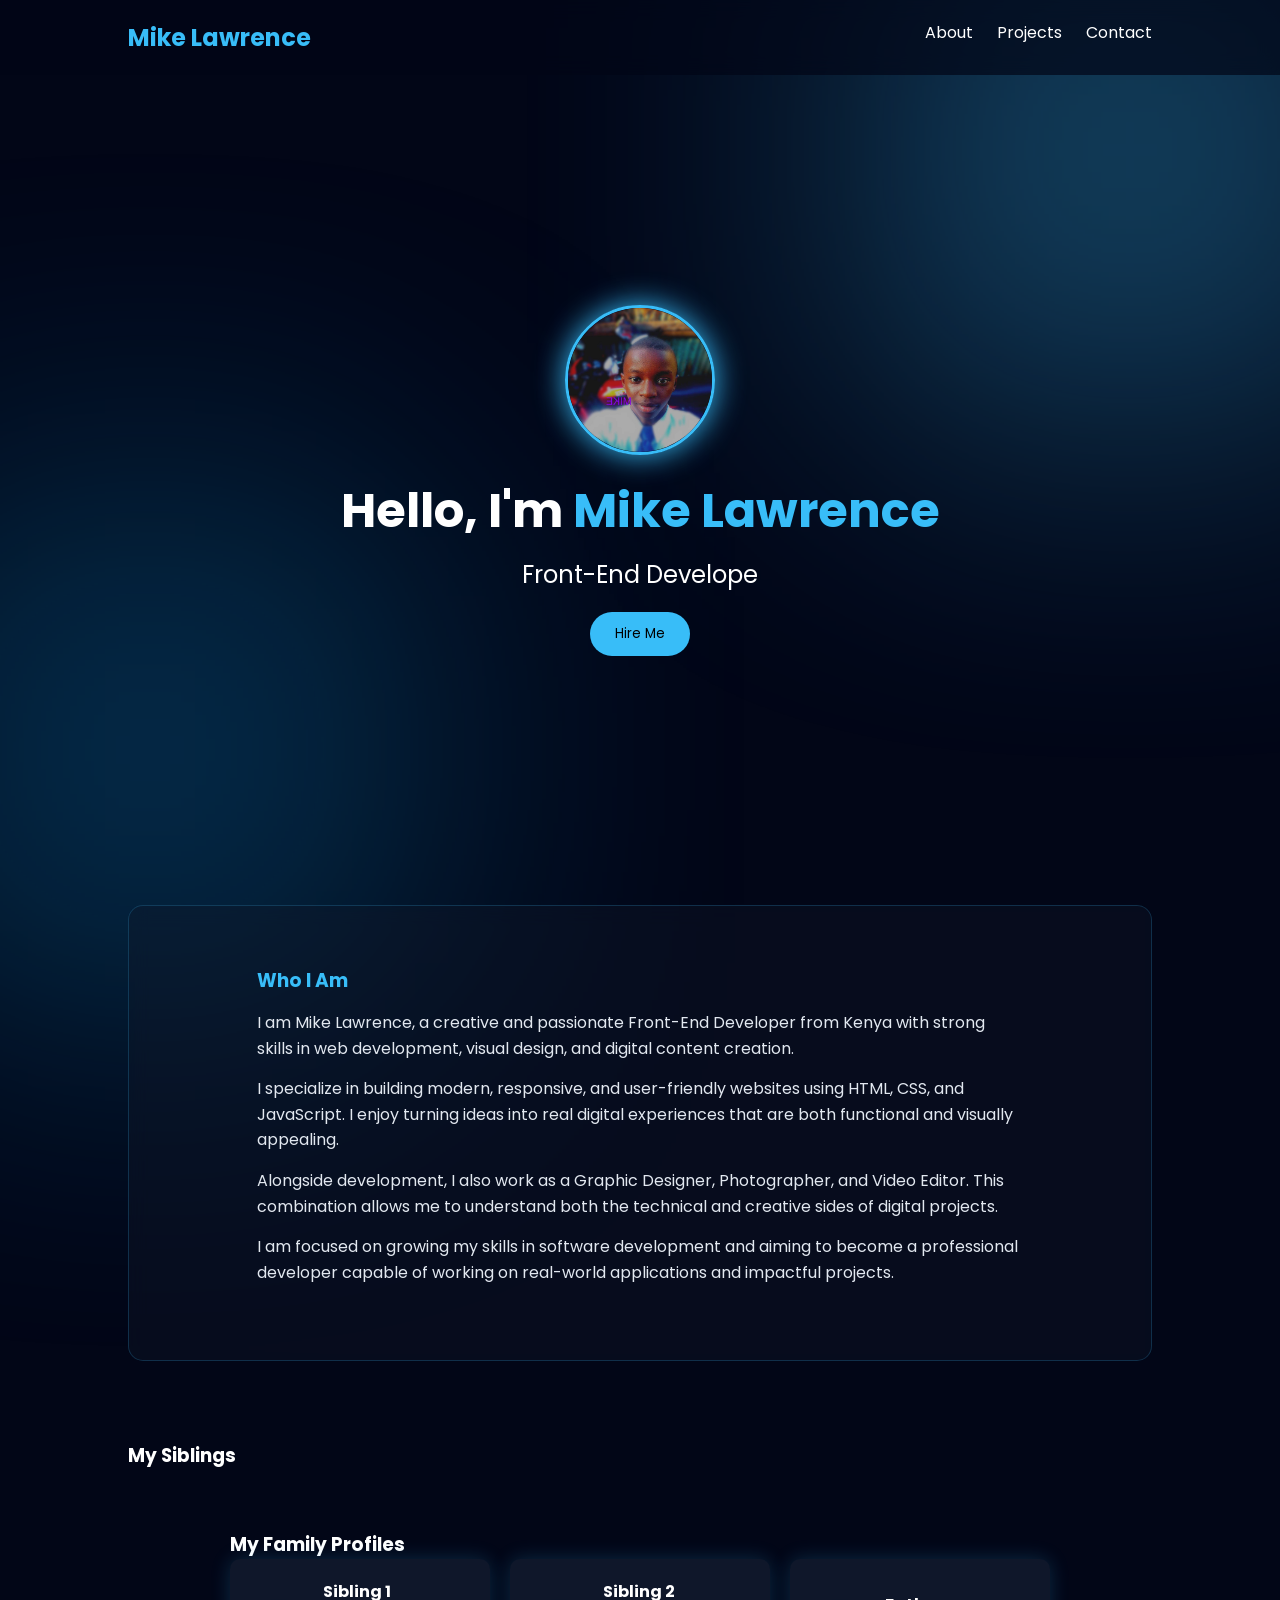
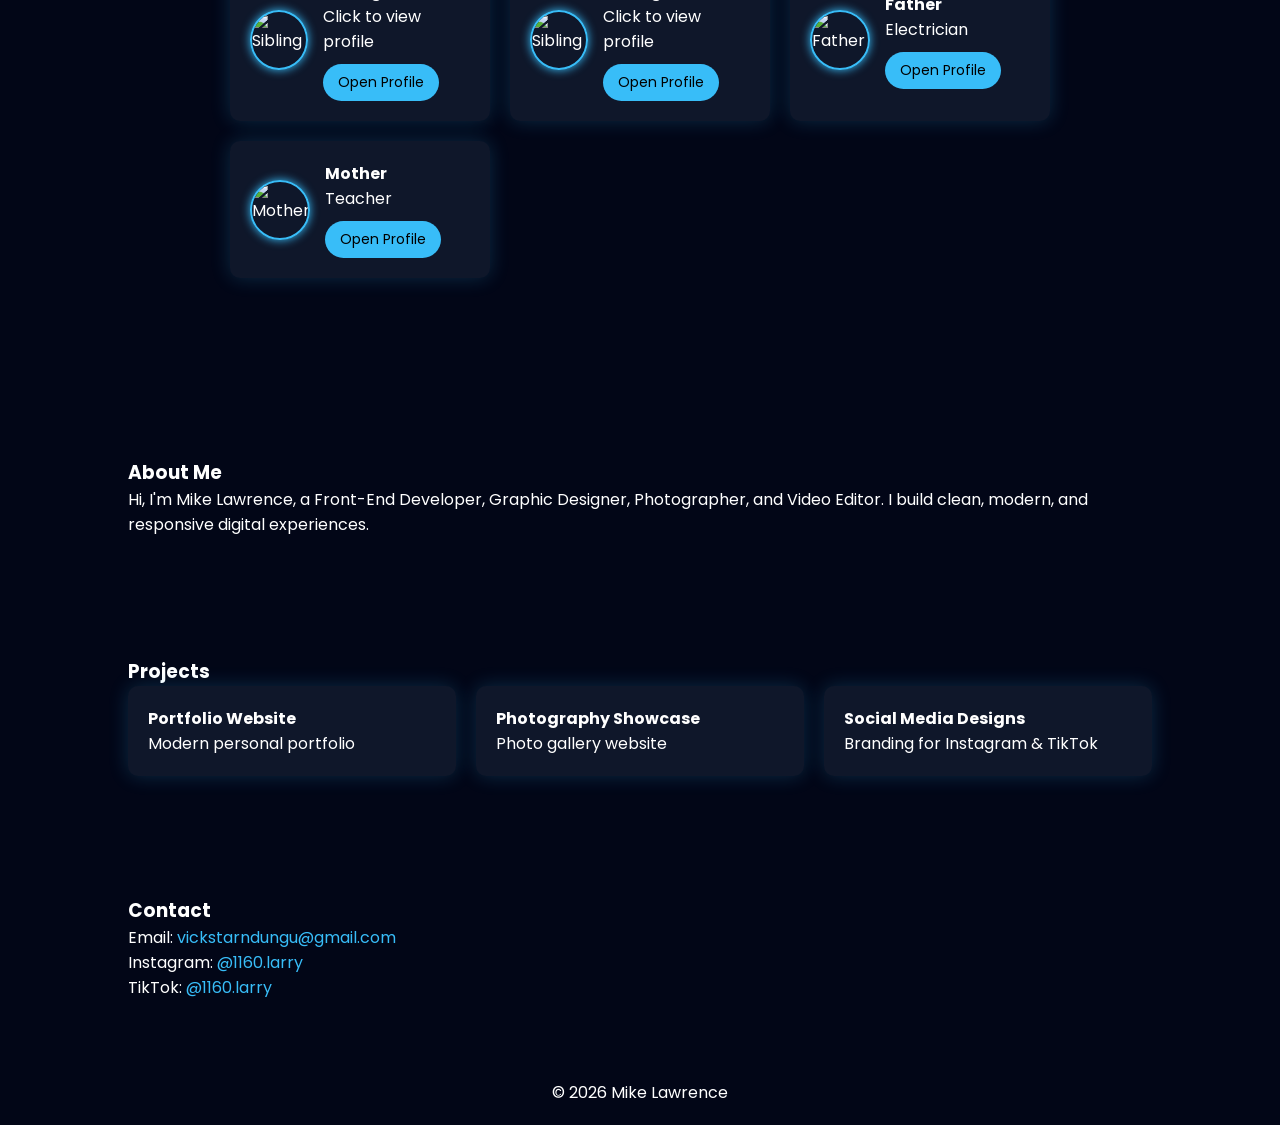
==== portfolio.html @ d9e8374b "Add files via upload" ====
<!DOCTYPE html>
<html lang="en">
<head>
<meta charset="UTF-8">
<meta name="viewport" content="width=device-width, initial-scale=1.0">
<title>Mike Lawrence | Portfolio</title>

<link rel="stylesheet" href="style.css">
<link href="https://fonts.googleapis.com/css2?family=Poppins:wght@300;600&display=swap" rel="stylesheet">
</head>

<body>

<nav>
<h1>Mike Lawrence</h1>
<div>
<a href="#about">About</a>
<a href="#projects">Projects</a>
<a href="#contact">Contact</a>
</div>
</nav>

<section class="hero">
<img src="profile pic.jpg" alt="Mike Lawrence" class="profile-img">

<h2>Hello, I'm <span>Mike Lawrence</span></h2>
<p id="typing"></p>

<button onclick="scrollToContact()">Hire Me</button>
</section>

<section id="whoami">
  <h3>Who I Am</h3>

  <p>
    I am Mike Lawrence, a creative and passionate Front-End Developer from Kenya with strong skills in web development, visual design, and digital content creation.
  </p>

  <p>
    I specialize in building modern, responsive, and user-friendly websites using HTML, CSS, and JavaScript. I enjoy turning ideas into real digital experiences that are both functional and visually appealing.
  </p>

  <p>
    Alongside development, I also work as a Graphic Designer, Photographer, and Video Editor. This combination allows me to understand both the technical and creative sides of digital projects.
  </p>

  <p>
    I am focused on growing my skills in software development and aiming to become a professional developer capable of working on real-world applications and impactful projects.
  </p>
</section>

<section id="siblings">
  <h3>My Siblings</h3>

  <div class="projects">

    <section id="siblings">
  <h3>My Family Profiles</h3>

  <div class="projects">

    <div class="card profile-card">
      <img src="images/sibling1.jpg" alt="Sibling 1">
      <div>
        <h4>Sibling 1</h4>
        <p>Click to view profile</p>
        <a href="sibling1.html">Open Profile</a>
      </div>
    </div>

    <div class="card profile-card">
      <img src="images/sibling2.jpg" alt="Sibling 2">
      <div>
        <h4>Sibling 2</h4>
        <p>Click to view profile</p>
        <a href="sibling2.html">Open Profile</a>
      </div>
    </div>

    <div class="card profile-card">
      <img src="images/father.jpg" alt="Father">
      <div>
        <h4>Father</h4>
        <p>Electrician</p>
        <a href="sibling3.html">Open Profile</a>
      </div>
    </div>

    <div class="card profile-card">
      <img src="images/mother.jpg" alt="Mother">
      <div>
        <h4>Mother</h4>
        <p>Teacher</p>
        <a href="sibling4.html">Open Profile</a>
      </div>
    </div>

  </div>
</section>

  </div>
</section>

<section id="about">
<h3>About Me</h3>
<p>
Hi, I'm Mike Lawrence, a Front-End Developer, Graphic Designer, Photographer, and Video Editor.
I build clean, modern, and responsive digital experiences.
</p>
</section>

<section id="projects">
<h3>Projects</h3>

<div class="projects">
<div class="card">
<h4>Portfolio Website</h4>
<p>Modern personal portfolio</p>
</div>

<div class="card">
<h4>Photography Showcase</h4>
<p>Photo gallery website</p>
</div>

<div class="card">
<h4>Social Media Designs</h4>
<p>Branding for Instagram & TikTok</p>
</div>
</div>

</section>

<section id="contact">
<h3>Contact</h3>
<p>Email: <a href="mailto:vickstarndungu@gmail.com">vickstarndungu@gmail.com</a></p>
<p>Instagram: <a href="https://instagram.com/1160.larry">@1160.larry</a></p>
<p>TikTok: <a href="https://tiktok.com/@1160.larry">@1160.larry</a></p>
</section>

<footer>
<p>© 2026 Mike Lawrence</p>
</footer>

<script src="script.js"></script>
</body>
</html>
---- style.css ----
*{
  margin:0;
  padding:0;
  box-sizing:border-box;
  font-family:'Poppins', sans-serif;
}

/* BACKGROUND */
body{
  background:#020617;
  color:white;
  position:relative;
  min-height:100vh;
  overflow-x:hidden;
}

/* BLUE GLOW TOP */
body::before{
  content:"";
  position:fixed;
  width:500px;
  height:500px;
  background:#38bdf8;
  top:-100px;
  right:-100px;
  filter:blur(150px);
  opacity:0.4;
  z-index:-1;
}

/* BLUE GLOW BOTTOM */
body::after{
  content:"";
  position:fixed;
  width:500px;
  height:500px;
  background:#0ea5e9;
  bottom:-100px;
  left:-100px;
  filter:blur(150px);
  opacity:0.3;
  z-index:-1;
}

/* NAV */
nav{
  display:flex;
  justify-content:space-between;
  padding:20px 10%;
  background:rgba(2,6,23,0.7);
  backdrop-filter:blur(10px);
}

nav h1{
  color:#38bdf8;
}

nav a{
  color:white;
  margin-left:20px;
  text-decoration:none;
}

/* HERO */
.hero{
  height:90vh;
  display:flex;
  flex-direction:column;
  justify-content:center;
  align-items:center;
  text-align:center;
}

.hero h2{
  font-size:3rem;
}

.hero span{
  color:#38bdf8;
}

#typing{
  margin-top:10px;
  font-size:1.5rem;
}

/* PROFILE IMAGE */
.profile-img{
  width:150px;
  height:150px;
  border-radius:50%;
  object-fit:cover;
  border:3px solid #38bdf8;
  box-shadow:0 0 30px #38bdf8;
  margin-bottom:20px;
}

/* BUTTON */
button{
  margin-top:20px;
  padding:12px 25px;
  border:none;
  background:#38bdf8;
  color:black;
  border-radius:25px;
  cursor:pointer;
}

/* SECTIONS */
section{
  padding:60px 10%;
}

/* PROJECTS */
.projects{
  display:grid;
  grid-template-columns:repeat(auto-fit,minmax(250px,1fr));
  gap:20px;
}

.card{
  background:#0f172a;
  padding:20px;
  border-radius:10px;
  box-shadow:0 0 20px rgba(56,189,248,0.2);
  transition:0.3s;
}

.card:hover{
  transform:translateY(-10px);
}

/* LINKS */
a{
  color:#38bdf8;
  text-decoration:none;
}

/* FOOTER */
footer{
  text-align:center;
  padding:20px;
  background:#020617;
}
/* WHO AM I SECTION */
#whoami{
  padding:60px 10%;
  background:rgba(15,23,42,0.4);
  border-radius:15px;
  margin:20px 10%;
  backdrop-filter:blur(10px);
  border:1px solid rgba(56,189,248,0.2);
}

#whoami h3{
  color:#38bdf8;
  margin-bottom:15px;
}

#whoami p{
  margin-bottom:15px;
  line-height:1.6;
  color:#e2e8f0;
}
.card a{
  display:inline-block;
  margin-top:10px;
  color:black;
  background:#38bdf8;
  padding:8px 15px;
  border-radius:20px;
  text-decoration:none;
  font-size:14px;
}

.card a:hover{
  transform:scale(1.05);
}
.profile-card{
  display:flex;
  align-items:center;
  gap:15px;
}

.profile-card img{
  width:60px;
  height:60px;
  border-radius:50%;
  object-fit:cover;
  border:2px solid #38bdf8;
  box-shadow:0 0 10px #38bdf8;
}
.profile-header{
  display:flex;
  align-items:center;
  gap:20px;
  margin-bottom:20px;
}

.profile-header img{
  width:100px;
  height:100px;
  border-radius:50%;
  object-fit:cover;
  border:3px solid #38bdf8;
  box-shadow:0 0 20px #38bdf8;
}
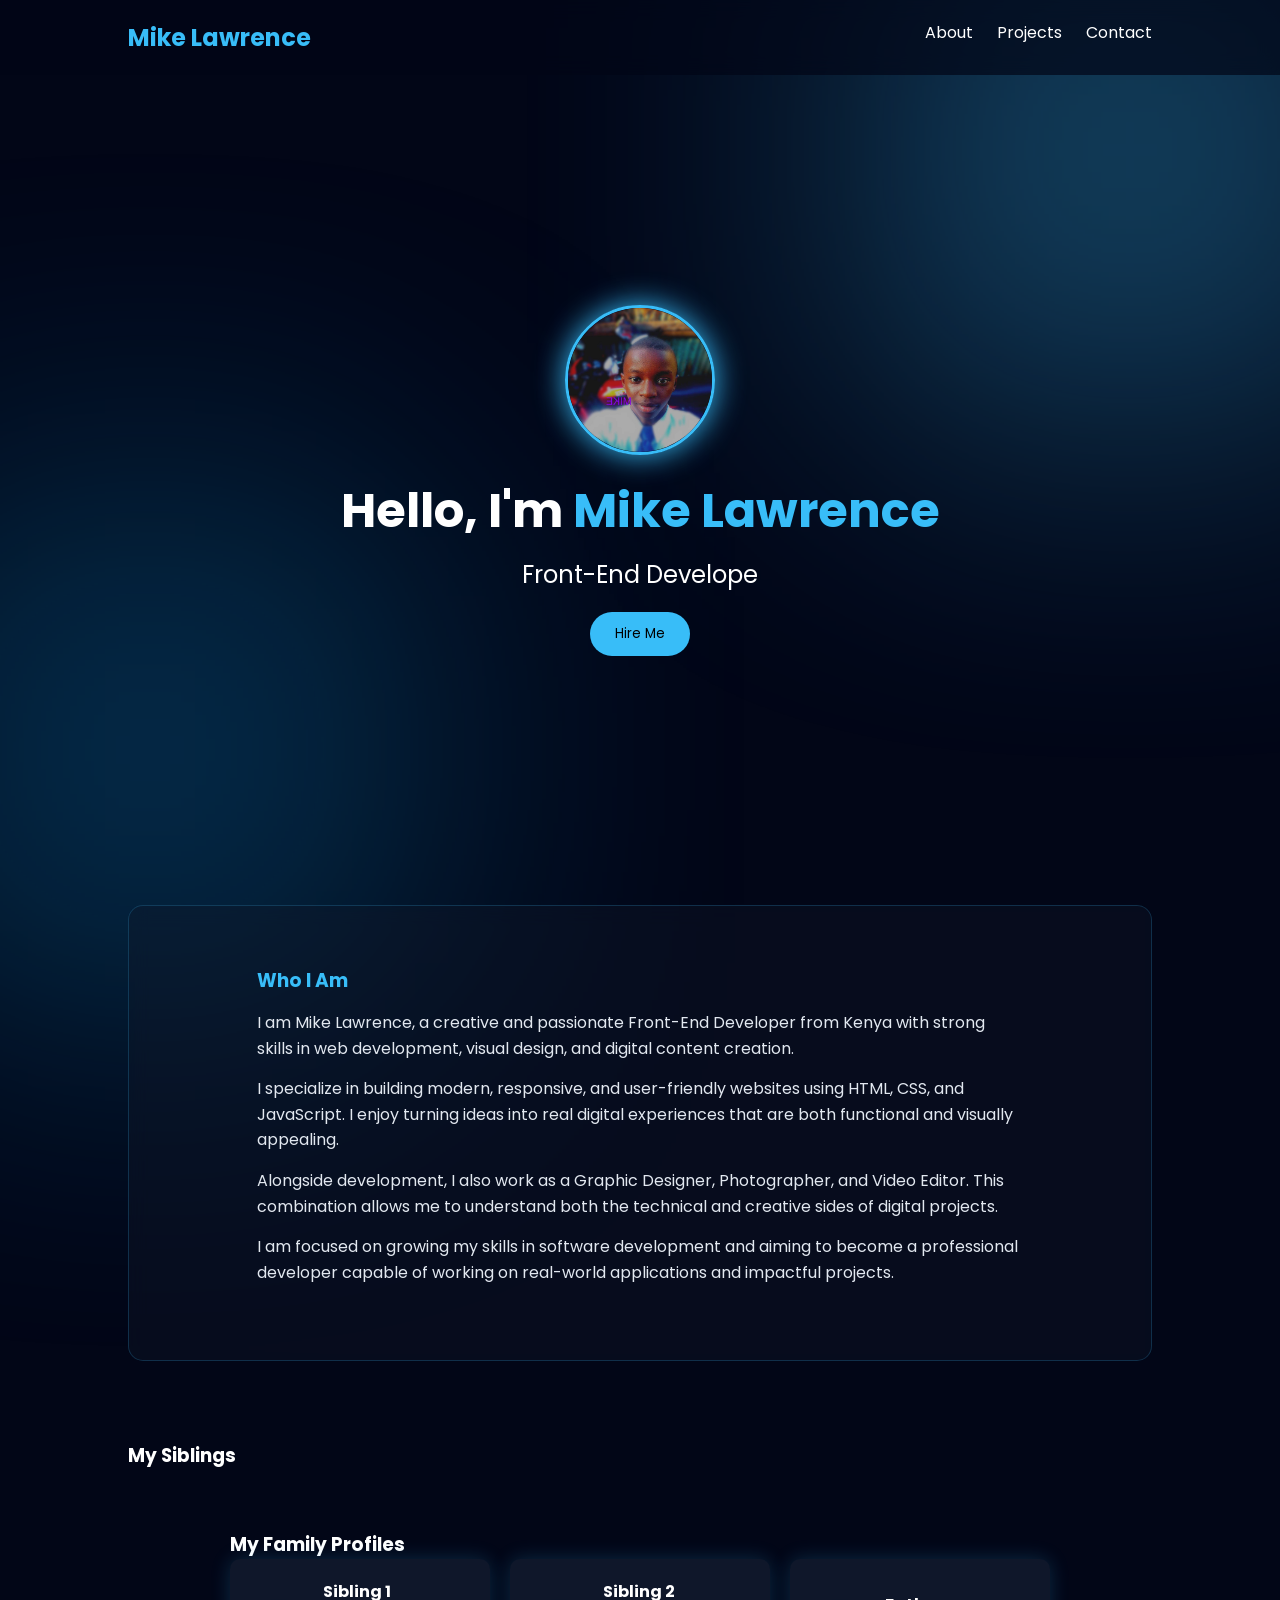
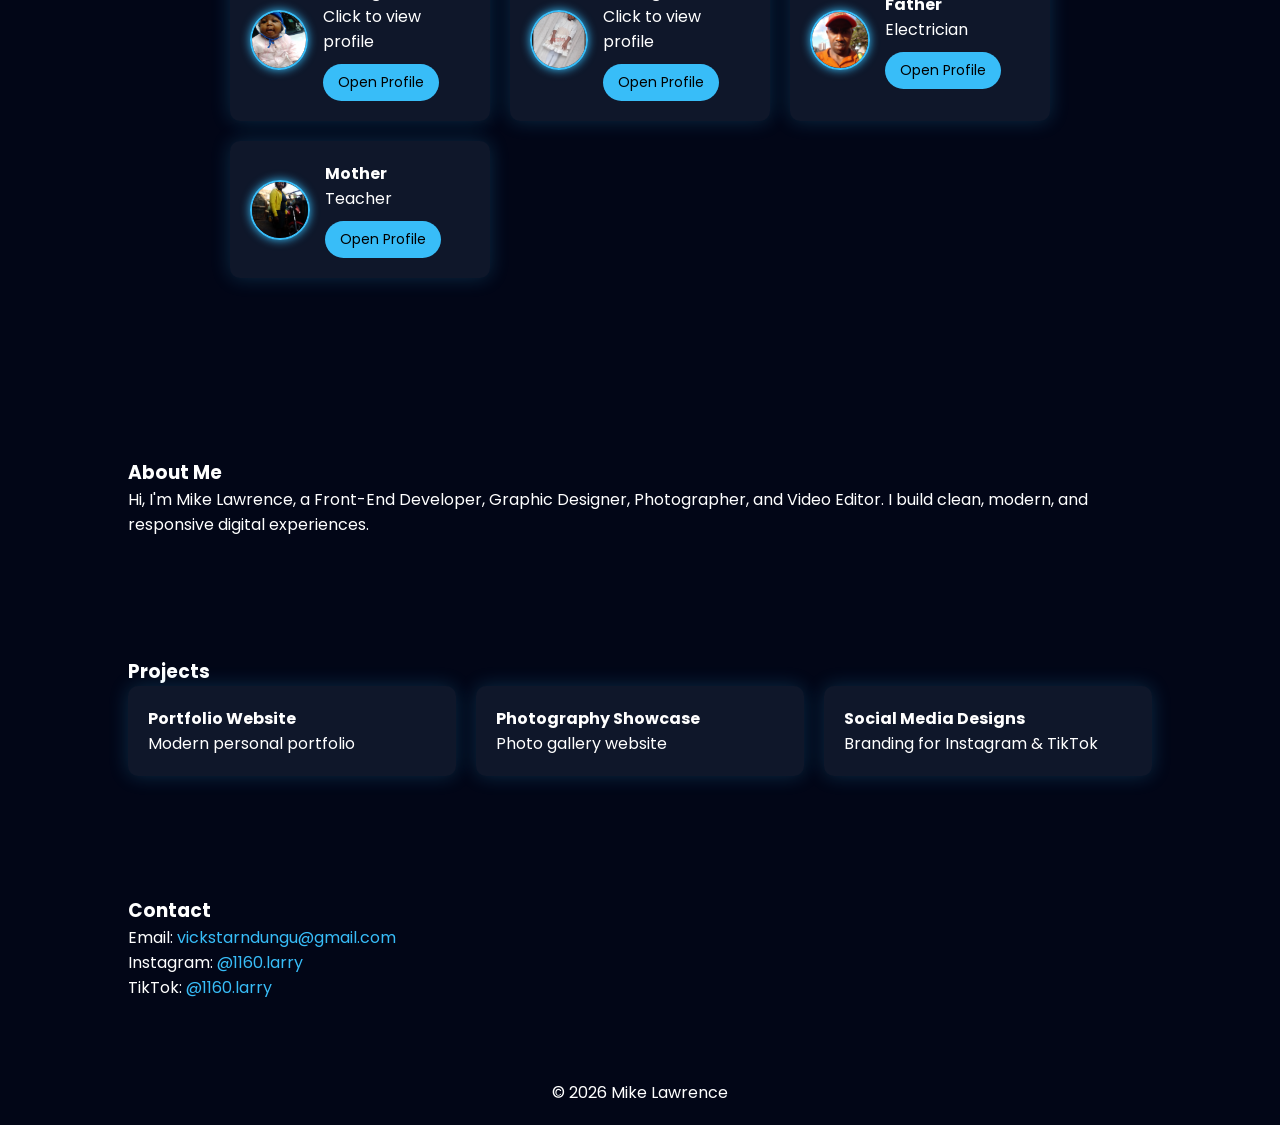
==== commit 4de5b69d: "Add files via upload" ====
--- a/portfolio.html
+++ b/portfolio.html
@@ -60,7 +60,7 @@
   <div class="projects">
 
     <div class="card profile-card">
-      <img src="images/sibling1.jpg" alt="Sibling 1">
+      <img src="sibling1.jpg.jpg" alt="Sibling 1">
       <div>
         <h4>Sibling 1</h4>
         <p>Click to view profile</p>
@@ -69,7 +69,7 @@
     </div>
 
     <div class="card profile-card">
-      <img src="images/sibling2.jpg" alt="Sibling 2">
+      <img src="sibling2.jpg.jpg" alt="sibling1">
       <div>
         <h4>Sibling 2</h4>
         <p>Click to view profile</p>
@@ -78,20 +78,20 @@
     </div>
 
     <div class="card profile-card">
-      <img src="images/father.jpg" alt="Father">
+      <img src="father.jpg.jpg" alt="Father">
       <div>
         <h4>Father</h4>
         <p>Electrician</p>
-        <a href="sibling3.html">Open Profile</a>
+        <a href="sibling4.html">Open Profile</a>
       </div>
     </div>
 
     <div class="card profile-card">
-      <img src="images/mother.jpg" alt="Mother">
+      <img src="mother.jpg.jpg" alt="Mother">
       <div>
         <h4>Mother</h4>
         <p>Teacher</p>
-        <a href="sibling4.html">Open Profile</a>
+        <a href="sibling3.html">Open Profile</a>
       </div>
     </div>
 
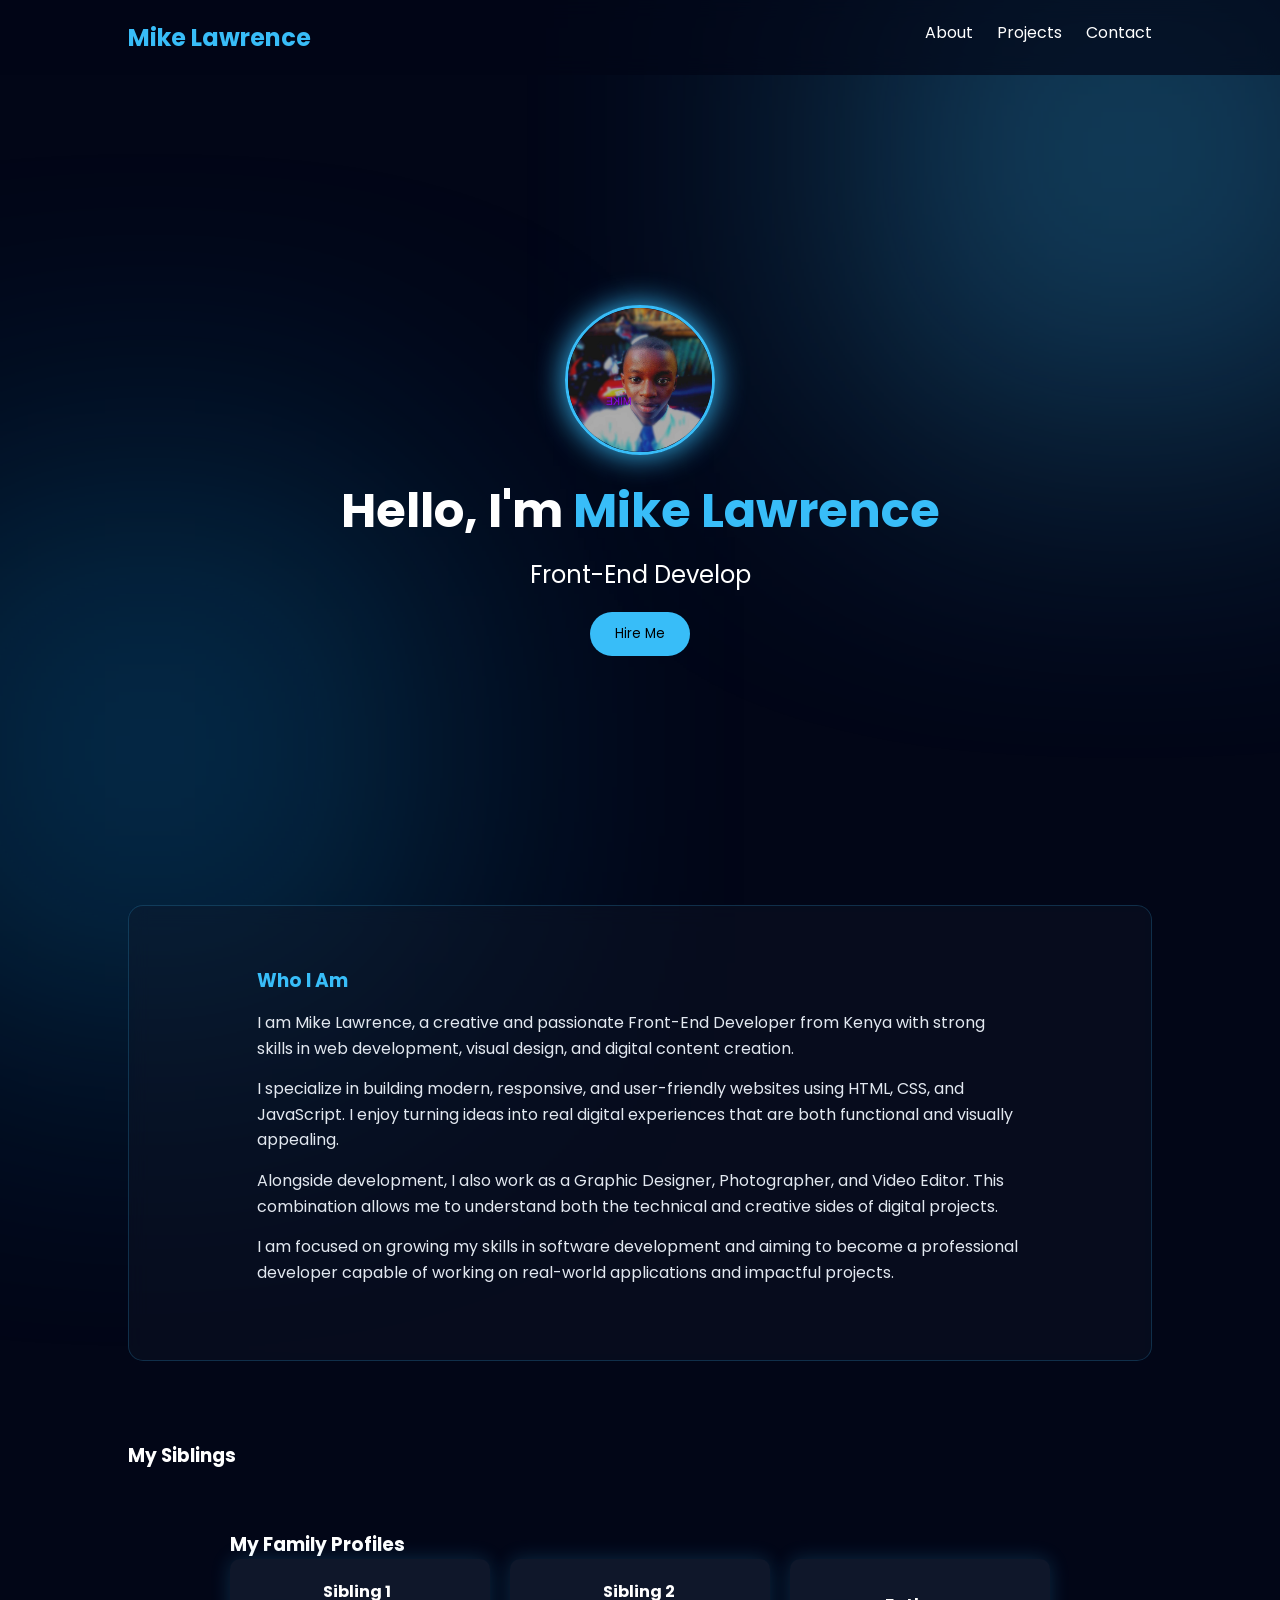
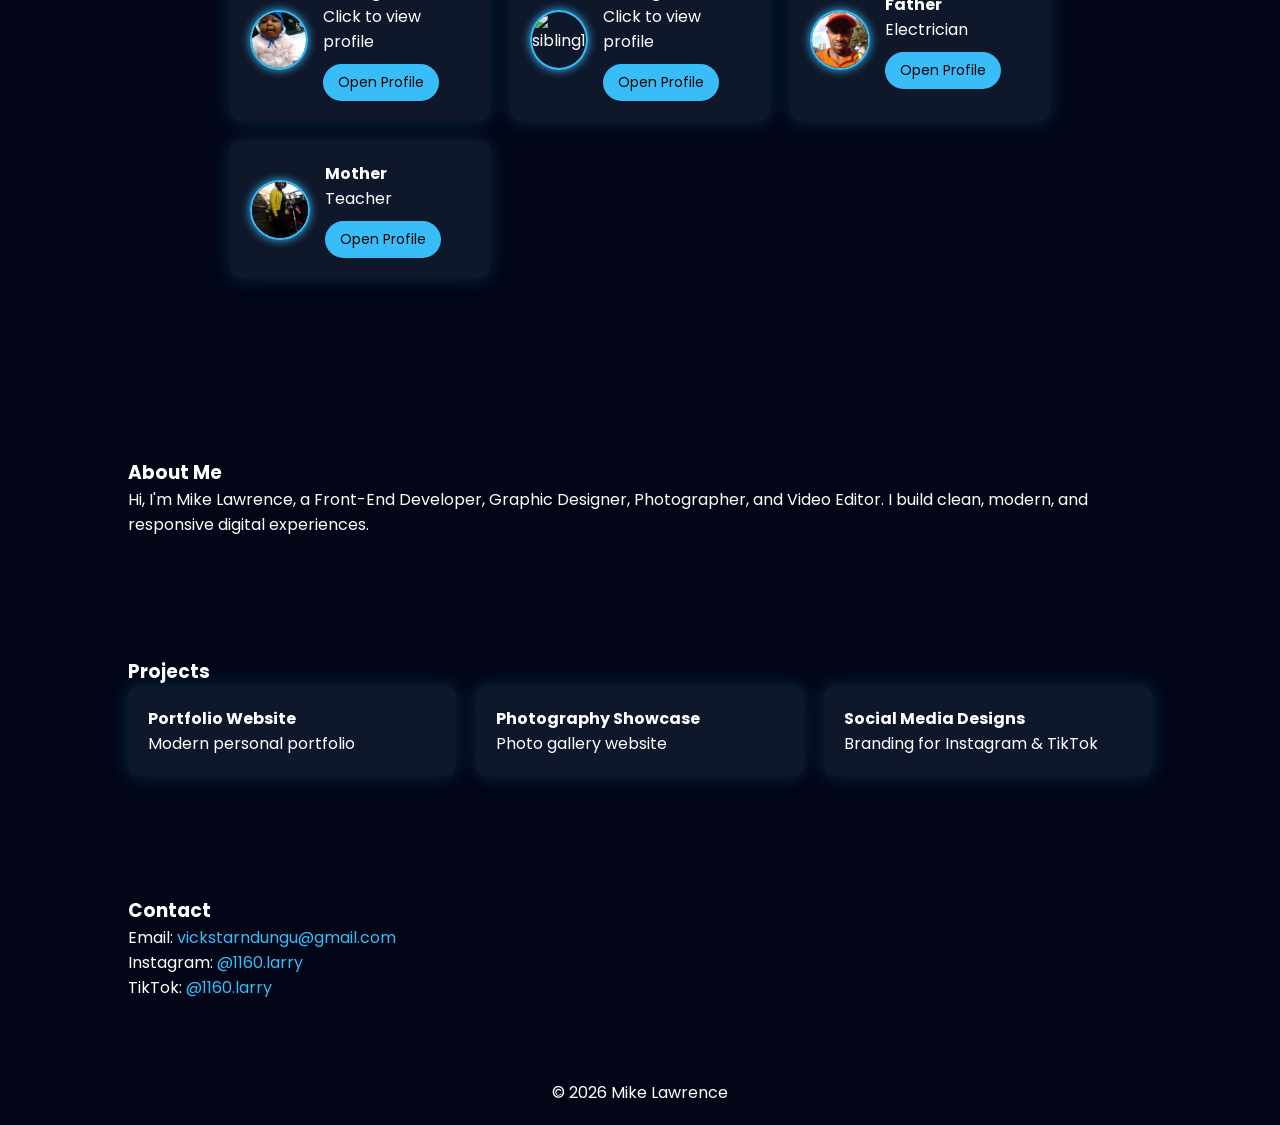
==== commit 9c916502: "Fix HTML formatting and structure in portfolio.html" ====
--- a/portfolio.html
+++ b/portfolio.html
@@ -69,7 +69,7 @@
     </div>
 
     <div class="card profile-card">
-      <img src="sibling2.jpg.jpg" alt="sibling1">
+      <img src="sibling3.jpg.jpg" alt="sibling1">
       <div>
         <h4>Sibling 2</h4>
         <p>Click to view profile</p>
@@ -144,4 +144,4 @@
 
 <script src="script.js"></script>
 </body>
-</html>+</html>
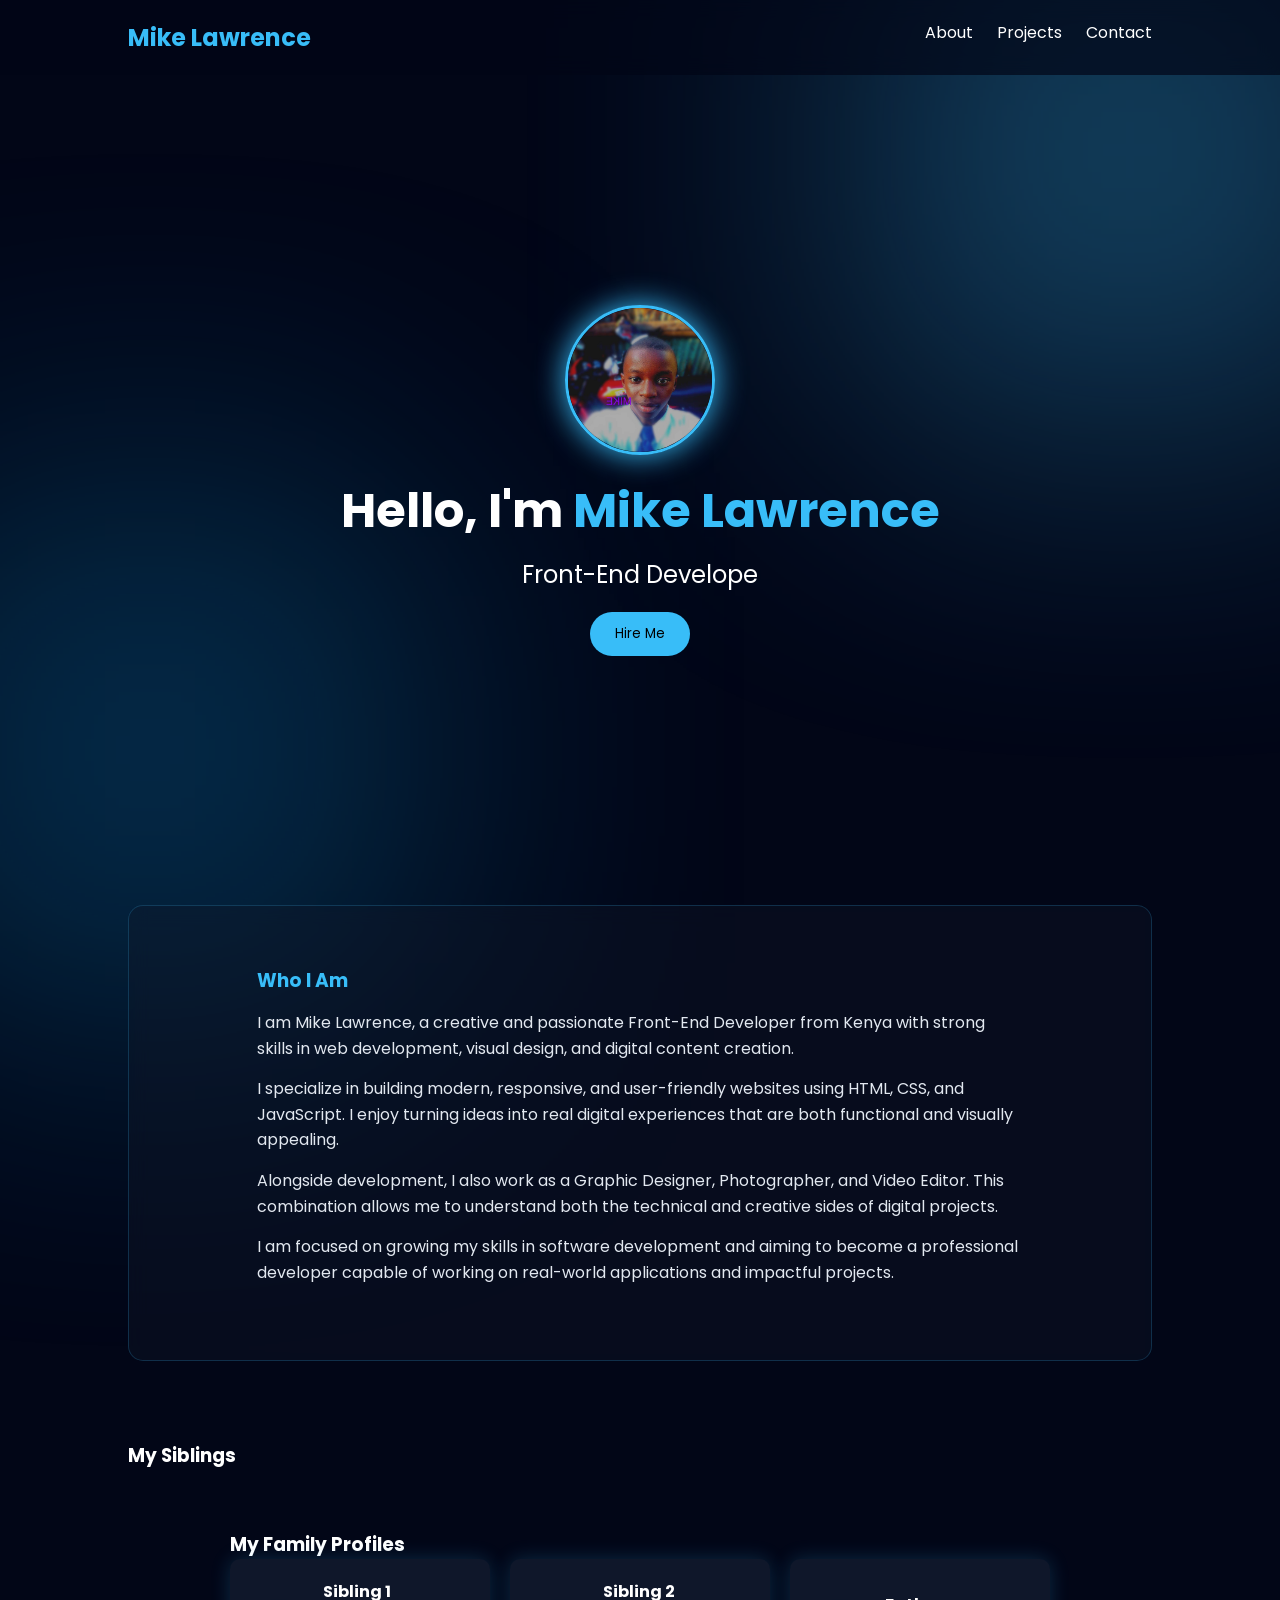
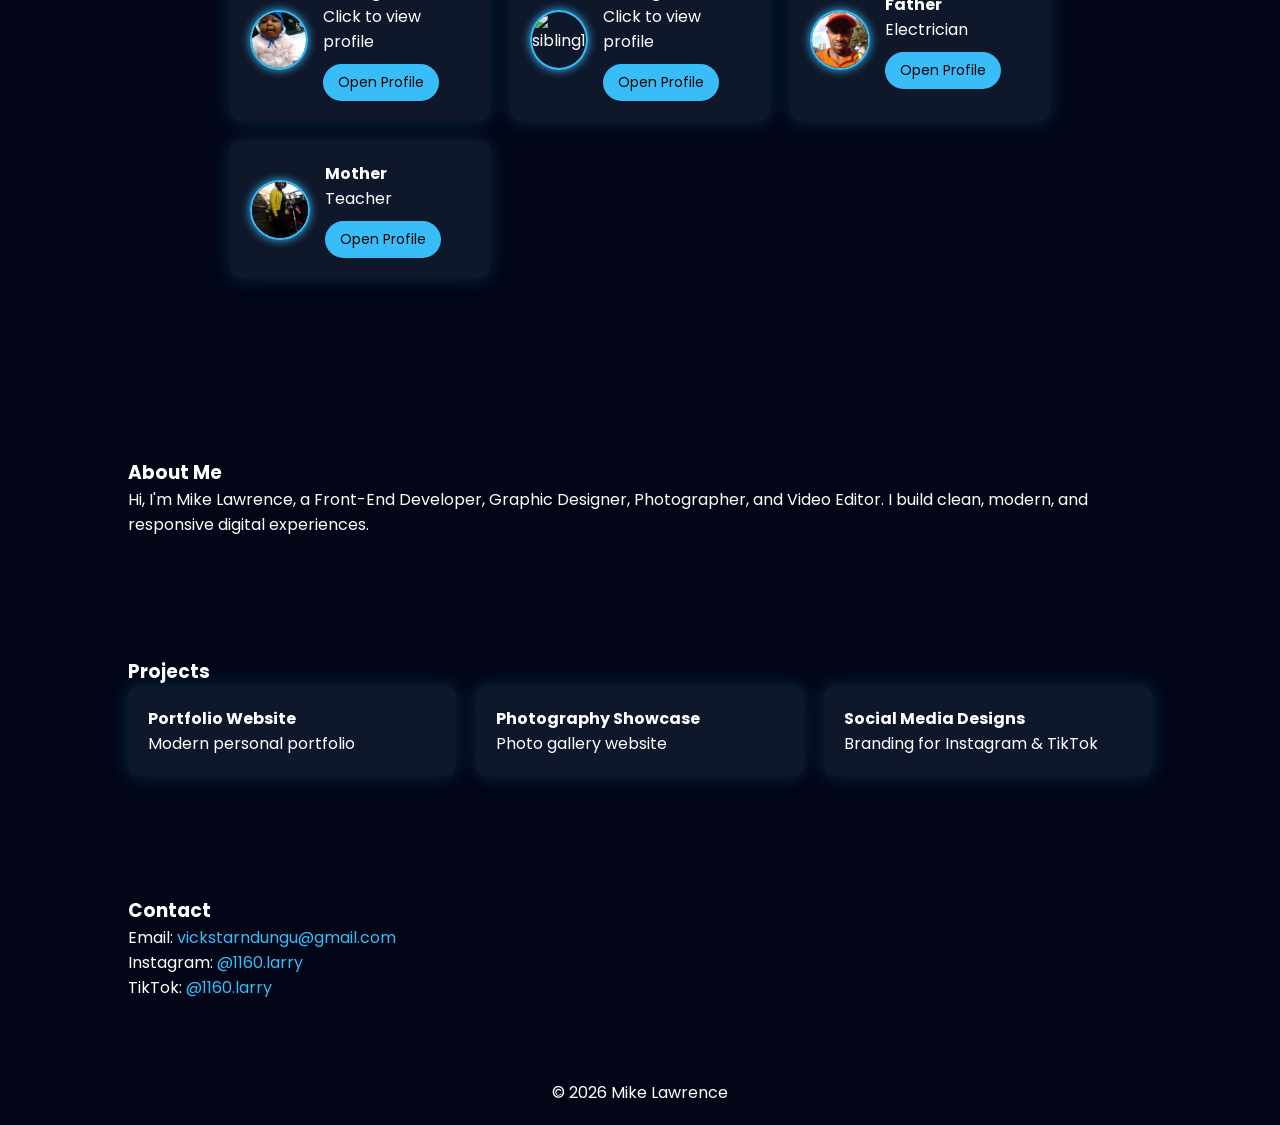
==== commit 7ed3e591: "Fix HTML formatting and structure in portfolio.html" ====
--- a/portfolio.html
+++ b/portfolio.html
@@ -82,7 +82,7 @@
       <div>
         <h4>Father</h4>
         <p>Electrician</p>
-        <a href="sibling4.html">Open Profile</a>
+        <a href="sibling3.html">Open Profile</a>
       </div>
     </div>
 
@@ -91,7 +91,7 @@
       <div>
         <h4>Mother</h4>
         <p>Teacher</p>
-        <a href="sibling3.html">Open Profile</a>
+        <a href="sibling4.html">Open Profile</a>
       </div>
     </div>
 
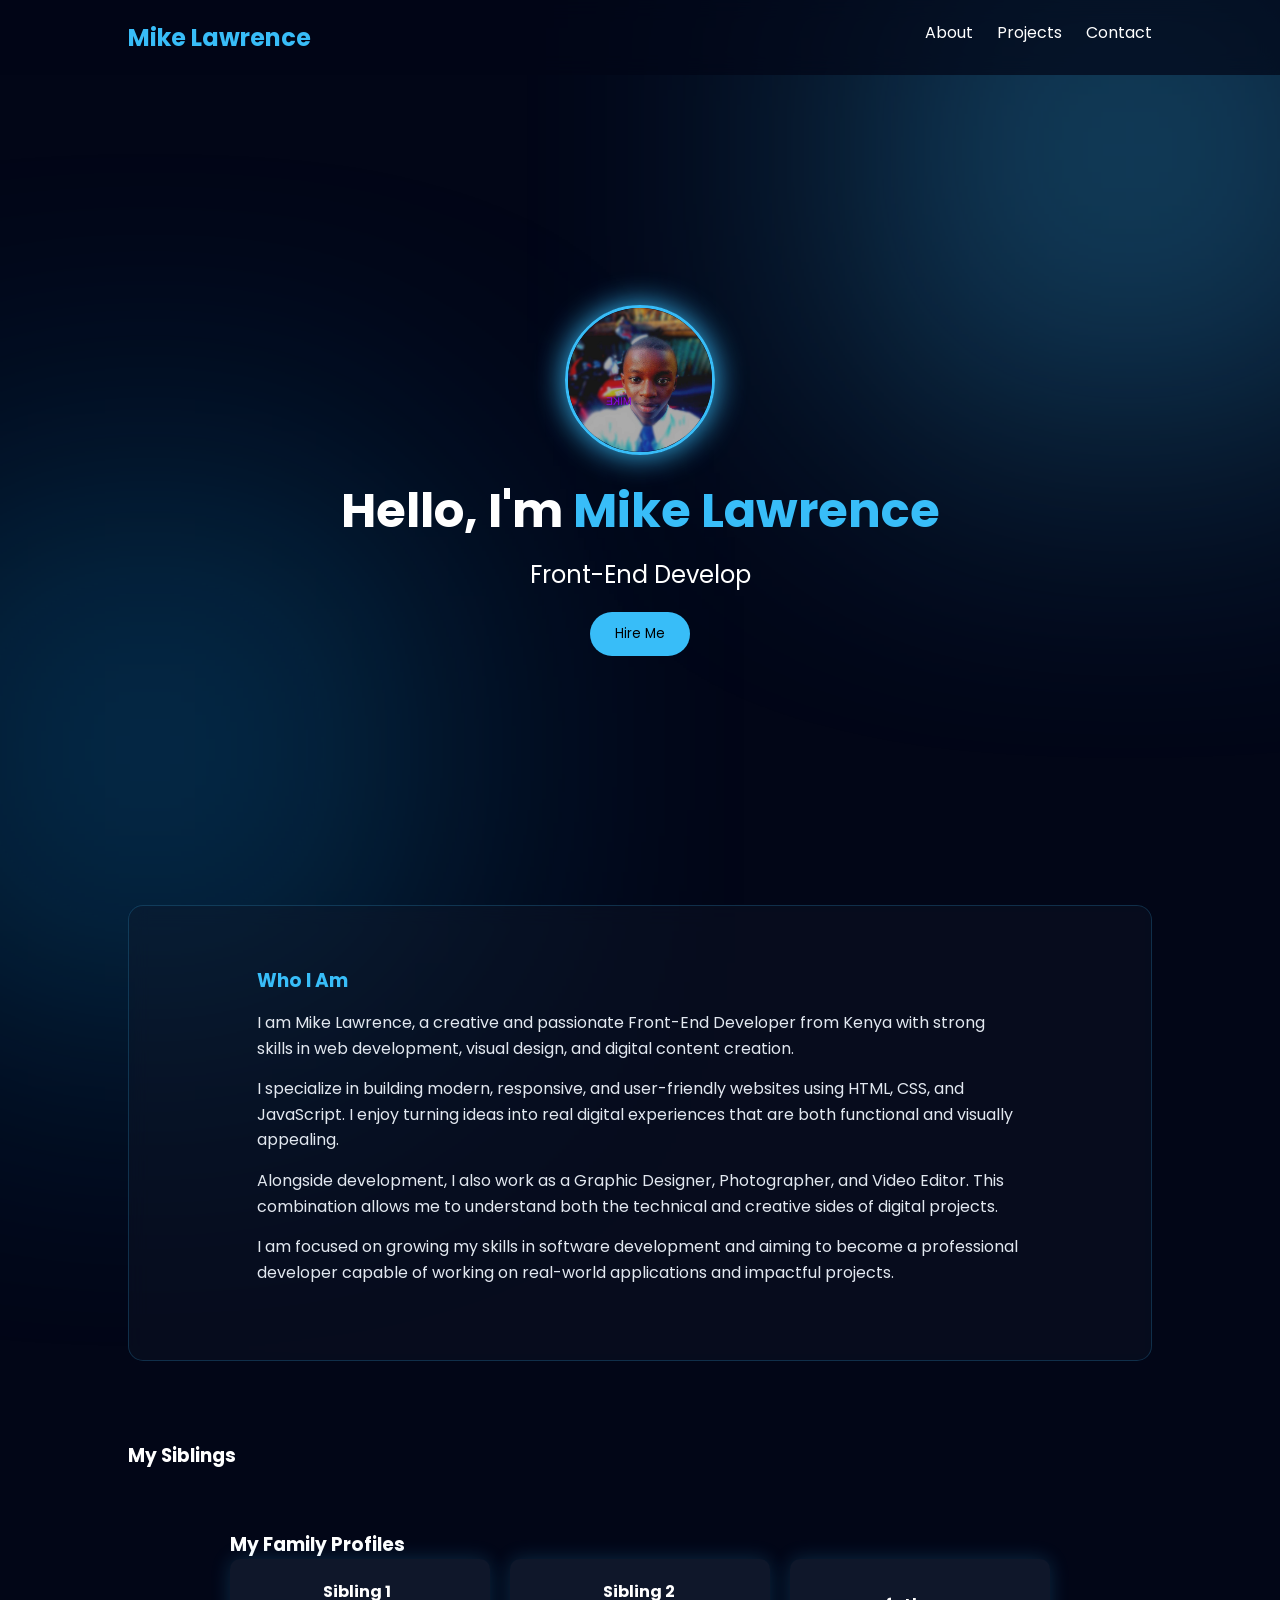
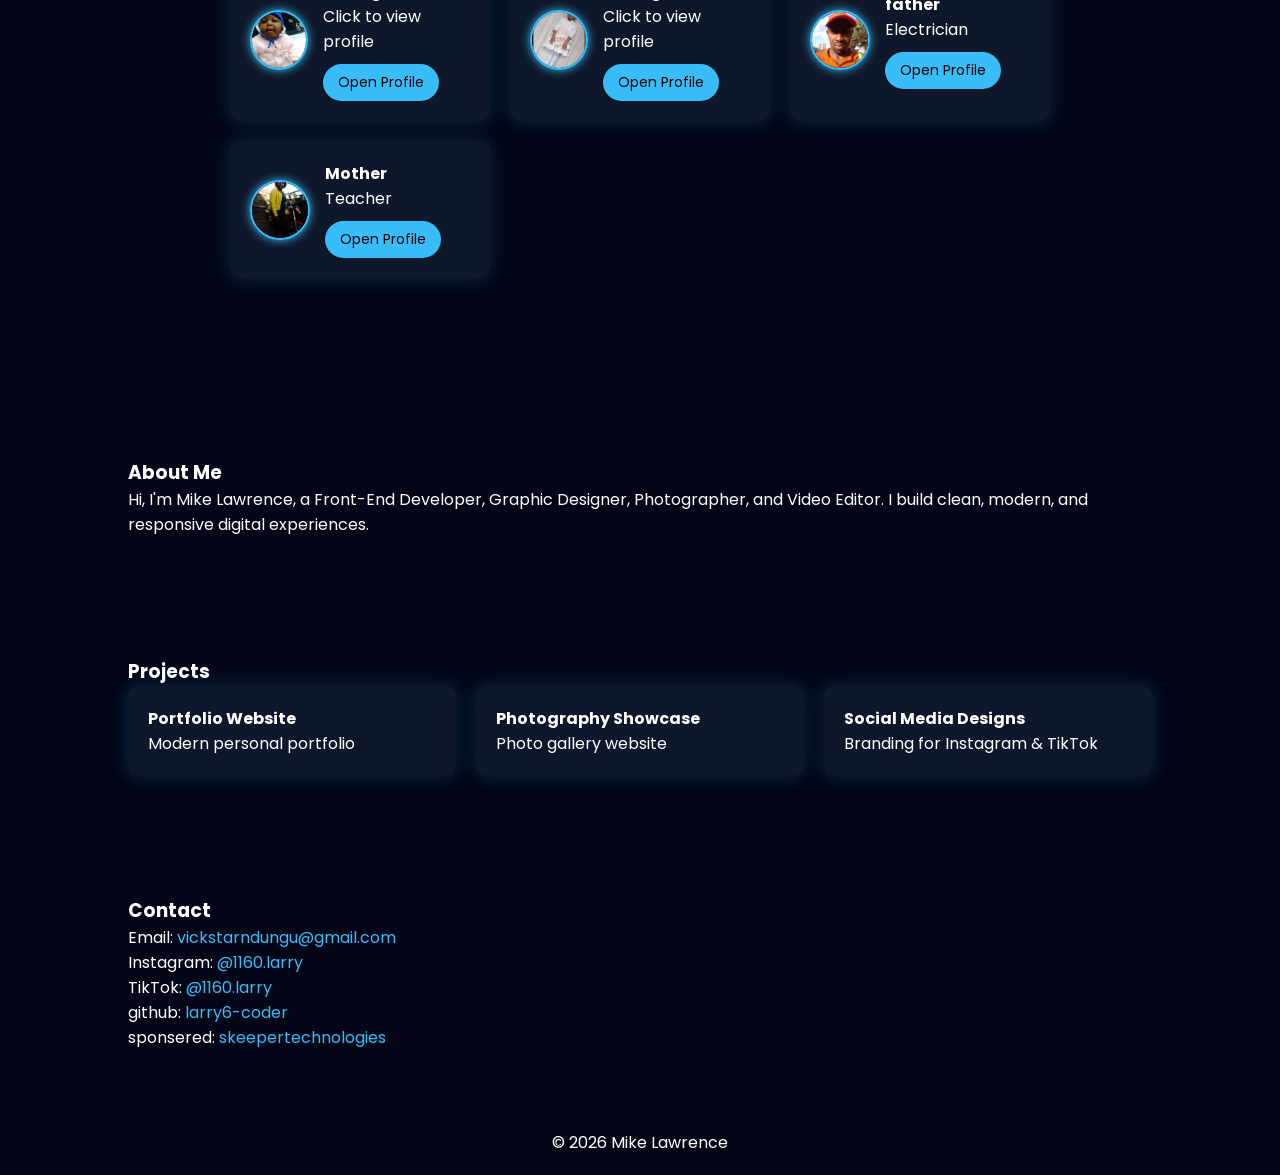
==== commit def909f7: "Add files via upload" ====
--- a/portfolio.html
+++ b/portfolio.html
@@ -69,7 +69,7 @@
     </div>
 
     <div class="card profile-card">
-      <img src="sibling3.jpg.jpg" alt="sibling1">
+      <img src="sibling2.jpg.jpg" alt="sibling1">
       <div>
         <h4>Sibling 2</h4>
         <p>Click to view profile</p>
@@ -80,9 +80,9 @@
     <div class="card profile-card">
       <img src="father.jpg.jpg" alt="Father">
       <div>
-        <h4>Father</h4>
+        <h4>father</h4>
         <p>Electrician</p>
-        <a href="sibling3.html">Open Profile</a>
+        <a href="sibling4.html">Open Profile</a>
       </div>
     </div>
 
@@ -91,7 +91,7 @@
       <div>
         <h4>Mother</h4>
         <p>Teacher</p>
-        <a href="sibling4.html">Open Profile</a>
+        <a href="sibling3.html">Open Profile</a>
       </div>
     </div>
 
@@ -136,6 +136,8 @@
 <p>Email: <a href="mailto:vickstarndungu@gmail.com">vickstarndungu@gmail.com</a></p>
 <p>Instagram: <a href="https://instagram.com/1160.larry">@1160.larry</a></p>
 <p>TikTok: <a href="https://tiktok.com/@1160.larry">@1160.larry</a></p>
+<p>github: <a href="https://github.com/larry6-coder.">larry6-coder</a></p>
+<p>sponsered: <a href="https:skeepertechnologies.com">skeepertechnologies</a></p>
 </section>
 
 <footer>
@@ -144,4 +146,4 @@
 
 <script src="script.js"></script>
 </body>
-</html>
+</html>
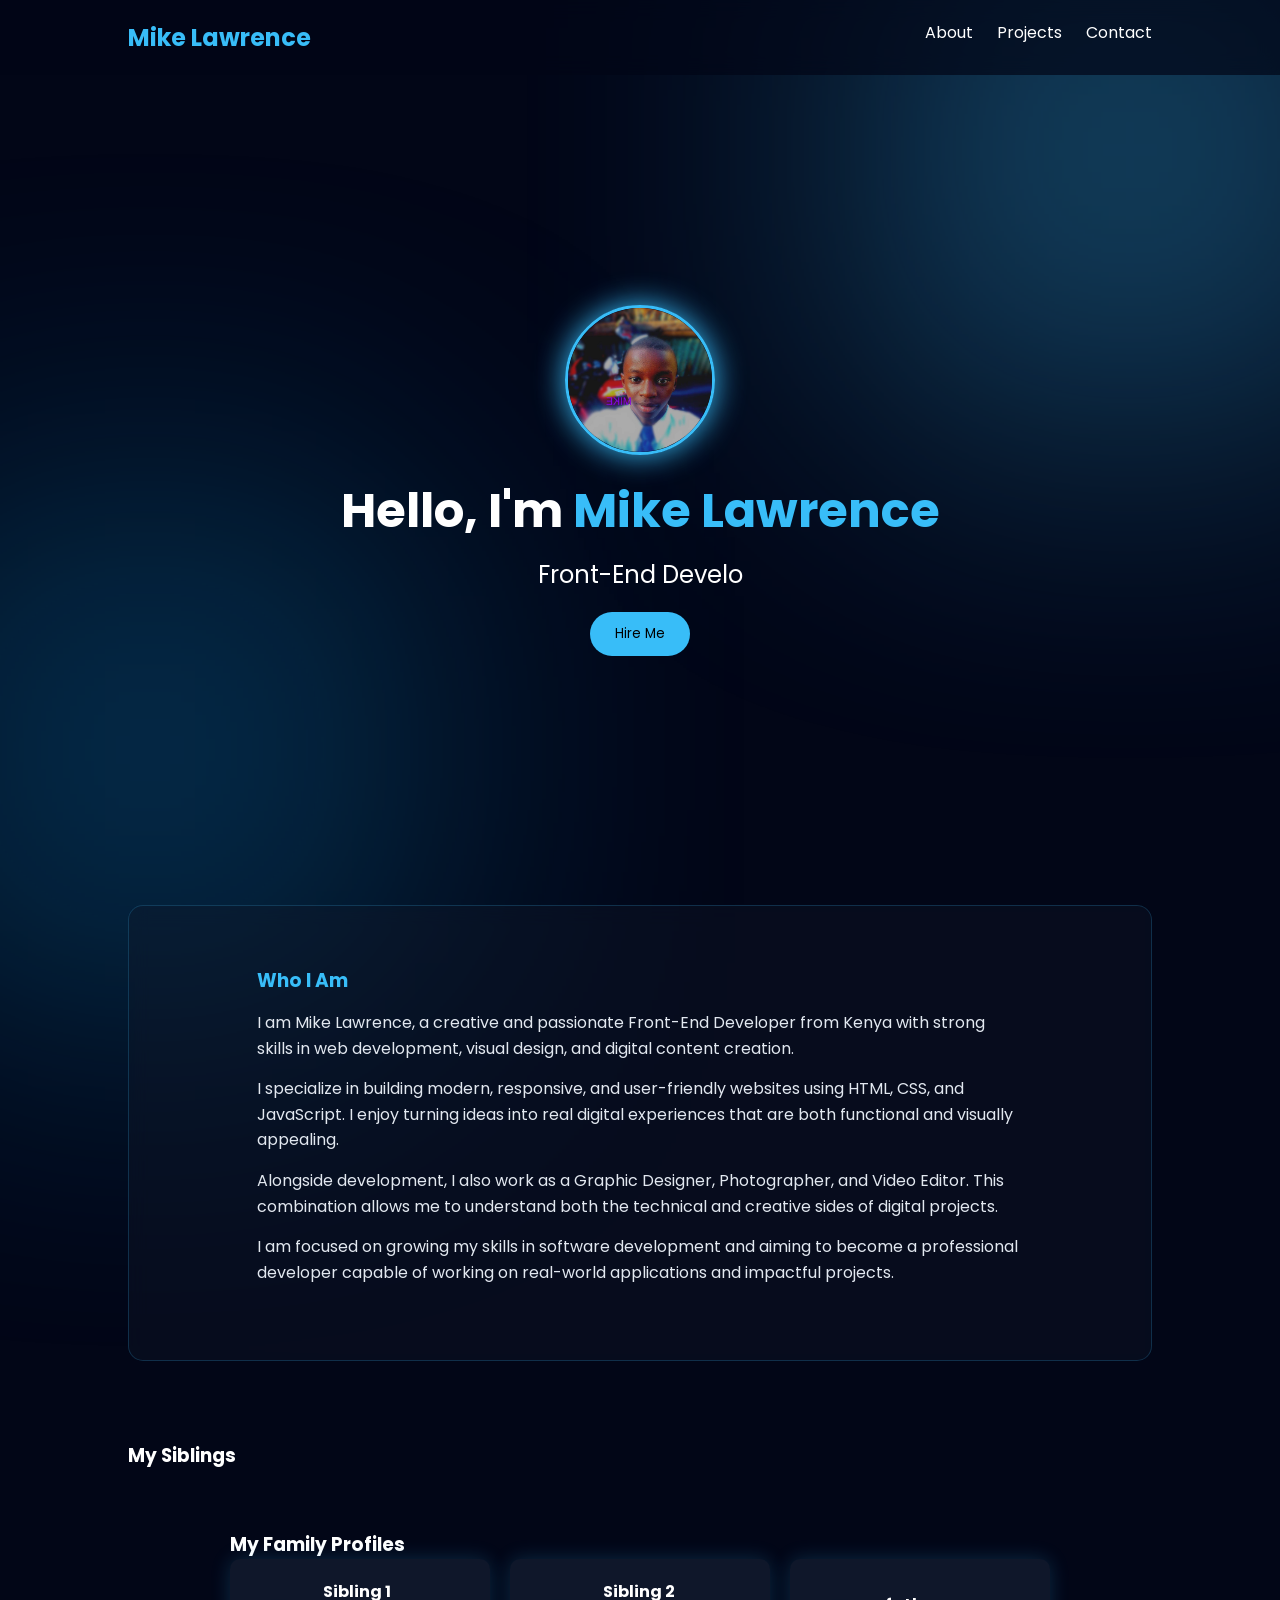
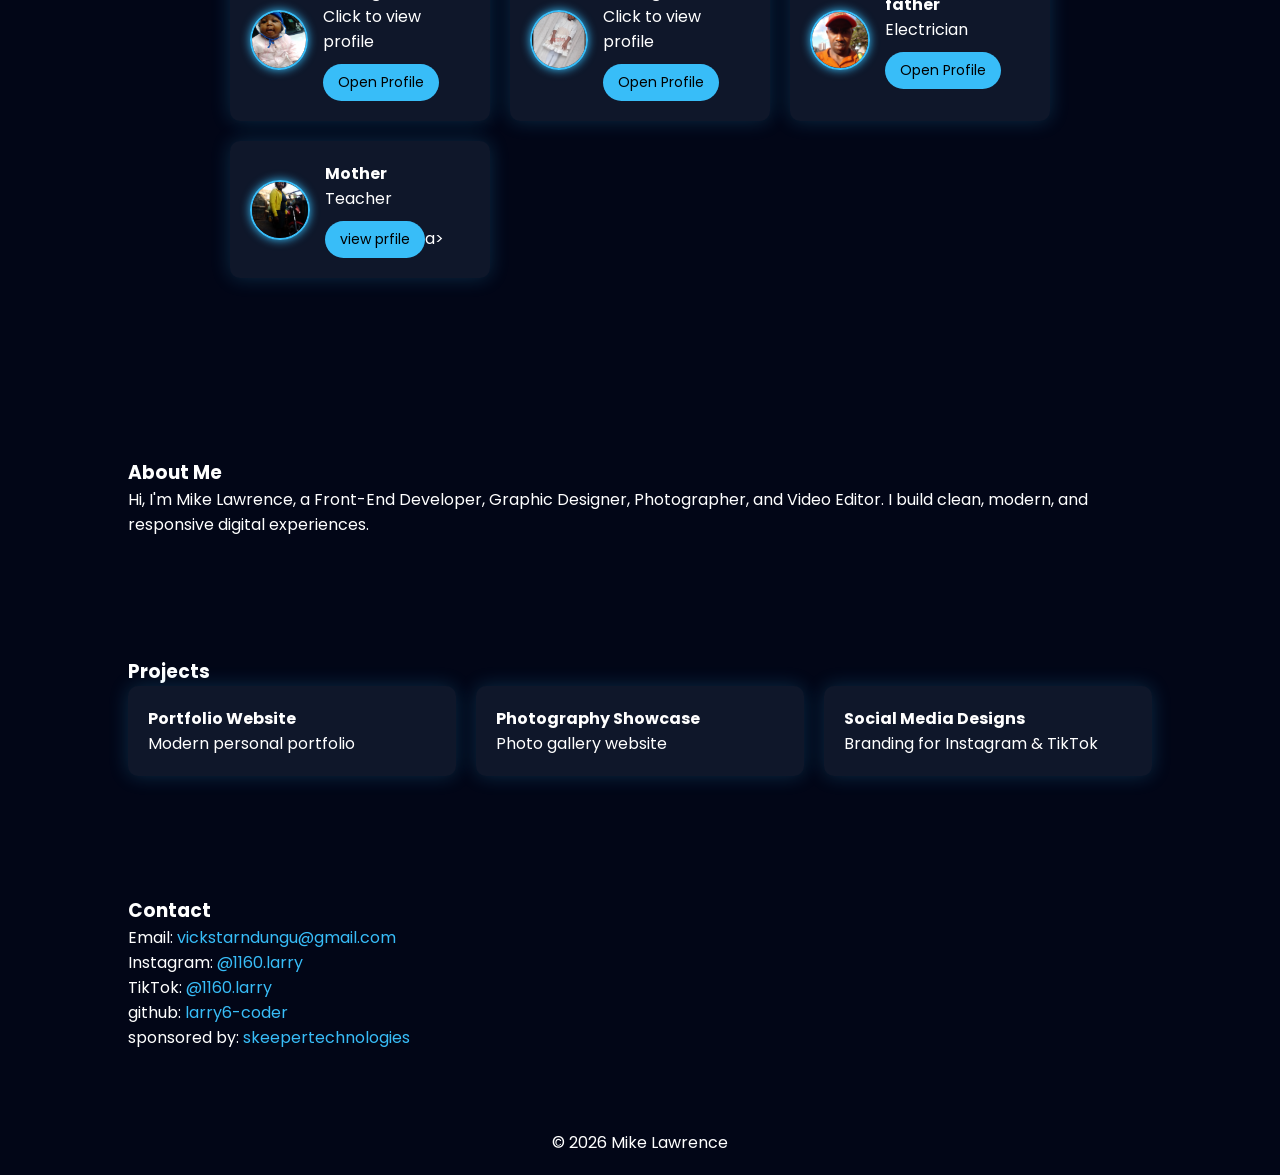
==== commit cedc2cde: "Refactor portfolio.html for improved structure" ====
--- a/portfolio.html
+++ b/portfolio.html
@@ -91,7 +91,7 @@
       <div>
         <h4>Mother</h4>
         <p>Teacher</p>
-        <a href="sibling3.html">Open Profile</a>
+        <a href="sibling3.html">view prfile </a>a>
       </div>
     </div>
 
@@ -137,7 +137,7 @@
 <p>Instagram: <a href="https://instagram.com/1160.larry">@1160.larry</a></p>
 <p>TikTok: <a href="https://tiktok.com/@1160.larry">@1160.larry</a></p>
 <p>github: <a href="https://github.com/larry6-coder.">larry6-coder</a></p>
-<p>sponsered: <a href="https:skeepertechnologies.com">skeepertechnologies</a></p>
+<p>sponsored by: <a href="https:skeepertechnologies.com">skeepertechnologies</a></p>
 </section>
 
 <footer>
@@ -146,4 +146,4 @@
 
 <script src="script.js"></script>
 </body>
-</html>+</html>
